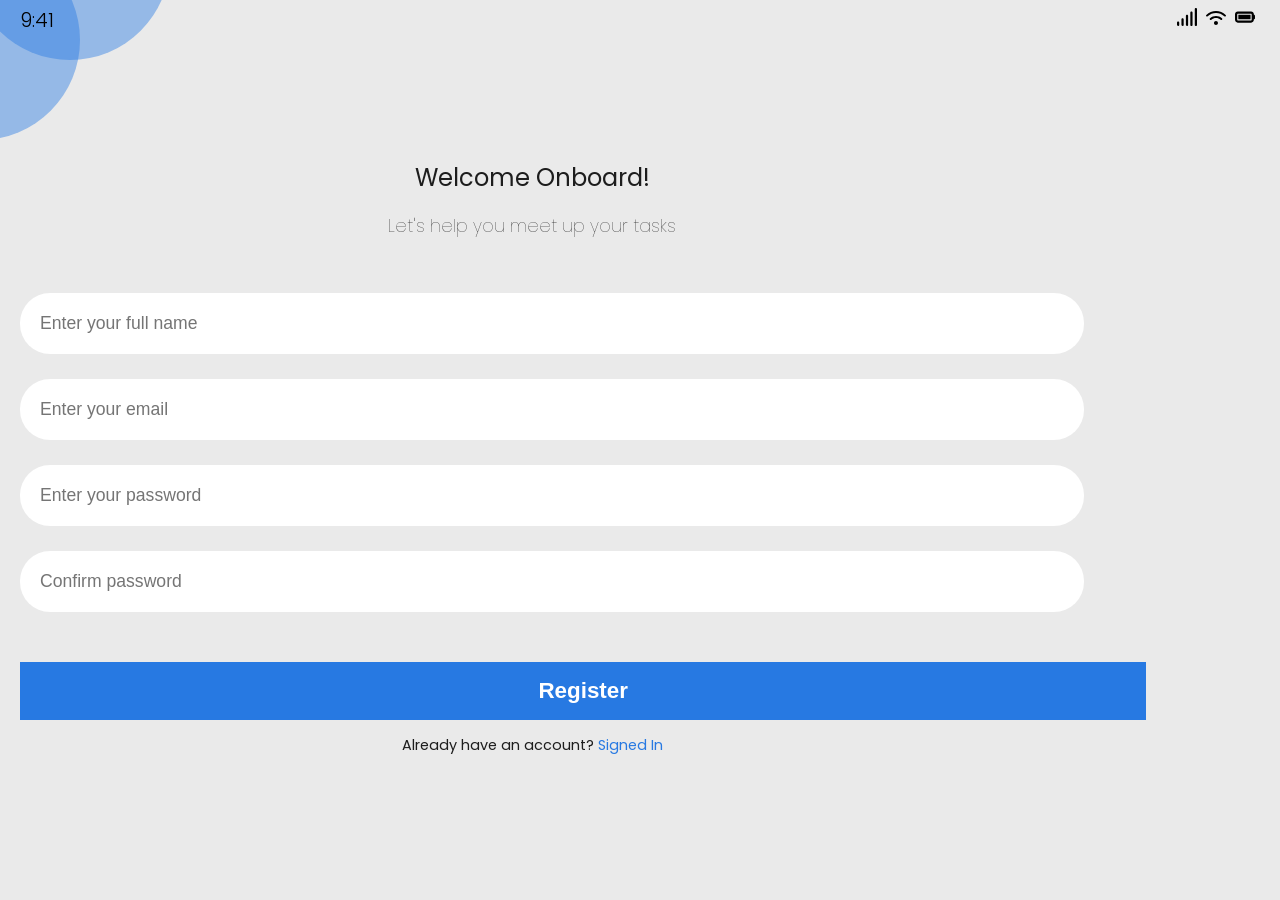
==== signup.html @ 8f562376 "first commit" ====
<!DOCTYPE html>
<html lang="en">
<head>
    <meta charset="UTF-8">
    <meta http-equiv="X-UA-Compatible" content="IE=edge">
    <meta name="viewport" content="width=device-width, initial-scale=1.0">
    <link rel="stylesheet" href="css/main.css">
    <link href="https://fonts.googleapis.com/css2?family=Poppins:wght@200;300;400;700&display=swap" rel="stylesheet">
    <title>Todo App</title>
</head>

<body>

    <header>
        <div class="container">
            <button class="first--semi--circle"></button>
            <button class="second--semi--circle"></button>

            <h4>9:41</h4>
            <div class="right--header">
                <img class="header--signal" src="images/signal-solid.svg" alt="">
                <img src="images/wifi-solid.svg" alt="">
                <img src="images/battery-full-solid.svg" alt="">
                
            </div>
        </div>
    </header>

    <section class="hero">
        <div class="container">
            <h1>Welcome Onboard!</h1>
            <h5>Let's help you meet up your tasks</h5>
        </div>
    </section>

    <section class="form">
        <div class="container">
            <div class="form--input">
                <form action="profile.html">
                    <input type="text" placeholder="Enter your full name">
                    <input type="email" placeholder="Enter your email">
                    <input type="password" placeholder="Enter your password">
                    <input type="password" placeholder="Confirm password">

                    <button class="register--button">Register</button>
                </form>
                <p>Already have an account? <a href="login.html">Signed In</a></p> 
            </div>
        </div>
    </section>
</body>
</html>
---- css/main.css ----
body {
  margin: 0;
  padding: 0;
  background-color: #EAEAEA;
  font-family: 'Poppins';
}

.container {
  padding: 20px;
}

img {
  width: 20px;
  -ms-flex-item-align: right;
      -ms-grid-row-align: right;
      align-self: right;
  padding-right: 5px;
}

.first--semi--circle {
  position: absolute;
  padding: 100px 100px;
  background-color: rgba(39, 121, 226, 0.44);
  border: none;
  margin-left: -140px;
  margin-top: 40px;
  border-top-right-radius: 120px;
  border-end-end-radius: 120px;
}

.second--semi--circle {
  position: absolute;
  padding: 100px 100px;
  background-color: rgba(39, 121, 226, 0.44);
  border: none;
  margin-left: -50px;
  margin-top: -120px;
  border-bottom-left-radius: 120px;
  border-bottom-right-radius: 120px;
}

header {
  margin-top: -20px;
}

header .container {
  padding: 0 20px;
  display: -webkit-box;
  display: -ms-flexbox;
  display: flex;
  -webkit-box-pack: justify;
      -ms-flex-pack: justify;
          justify-content: space-between;
  -webkit-box-align: center;
      -ms-flex-align: center;
          align-items: center;
  text-align: center;
}

header .container h4 {
  font-size: 1.2em;
  font-weight: 300;
  position: relative;
}

.hero .container {
  width: 80%;
  text-align: center;
  margin-top: 60px;
}

.hero .container h1 {
  font-weight: 400;
  color: #1D1D1D;
}

.hero .container h5 {
  font-size: 1.1em;
  margin-top: -2px;
  font-weight: 100;
  color: #1D1D1D;
}

.form .container {
  width: 80%;
  margin-top: -40px;
  -ms-flex-line-pack: center;
      align-content: center;
}

.form .container input {
  margin-top: 25px;
  padding: 20px;
  width: 100%;
  border-radius: 30px;
  border: none;
  color: #1D1D1D;
  font-size: 1.1em;
  font-weight: 200;
}

.form .container .register--button {
  margin-top: 50px;
  width: 110%;
  padding: 16px;
  background-color: #2779e2;
  border: none;
  font-size: 1.4em;
  color: white;
  font-weight: 700;
}

.form .container p {
  text-align: center;
  font-size: .9em;
  color: #1D1D1D;
}

.form .container p a {
  color: #2779e2;
  text-decoration: none;
}
/*# sourceMappingURL=main.css.map */
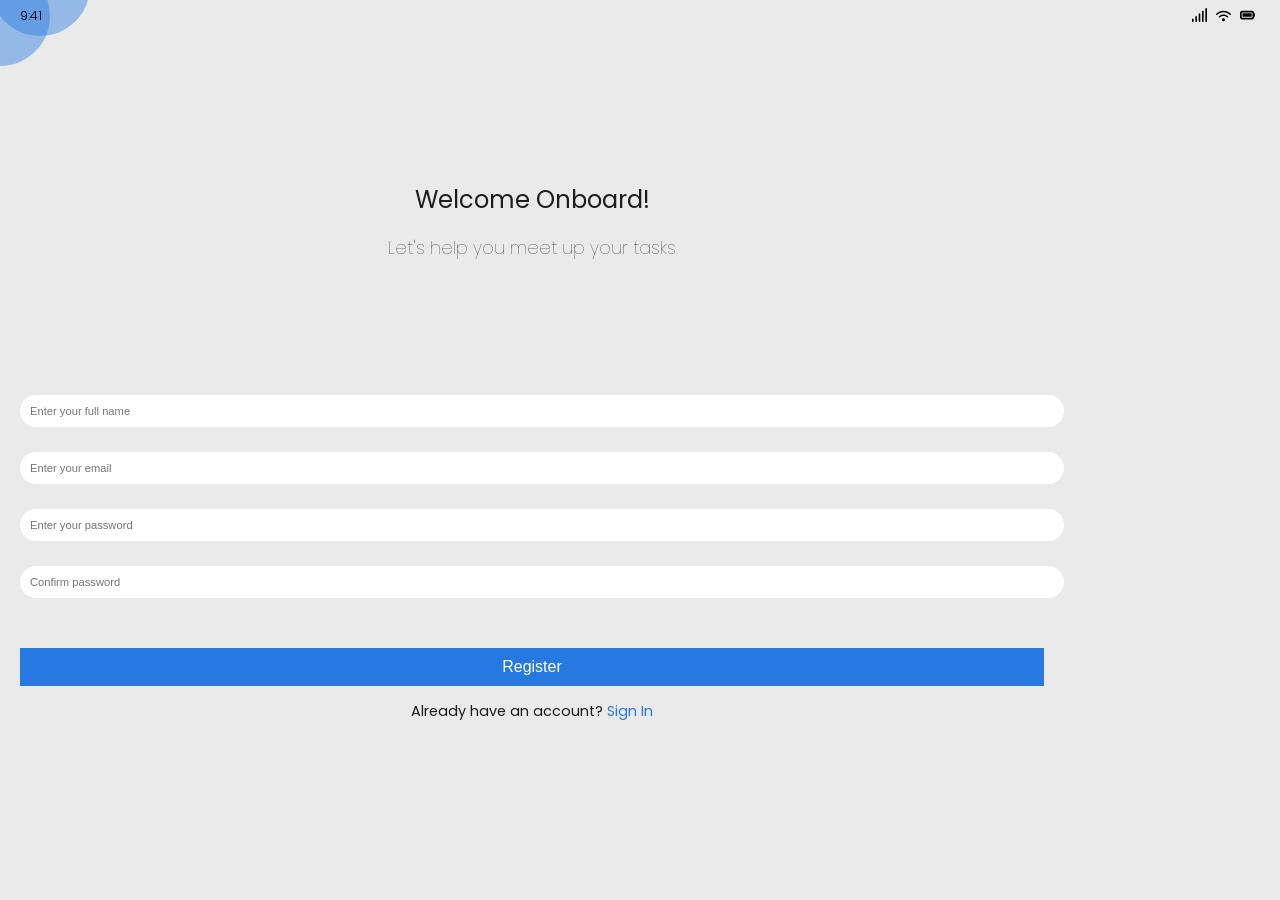
==== commit b953acb2: "second commit" ====
--- a/signup.html
+++ b/signup.html
@@ -44,7 +44,7 @@
 
                     <button class="register--button">Register</button>
                 </form>
-                <p>Already have an account? <a href="login.html">Signed In</a></p> 
+                <p>Already have an account? <a href="login.html">Sign In</a></p> 
             </div>
         </div>
     </section>
--- a/css/main.css
+++ b/css/main.css
@@ -10,7 +10,7 @@
 }
 
 img {
-  width: 20px;
+  width: 15px;
   -ms-flex-item-align: right;
       -ms-grid-row-align: right;
       align-self: right;
@@ -19,28 +19,28 @@
 
 .first--semi--circle {
   position: absolute;
-  padding: 100px 100px;
+  padding: 50px 50px;
   background-color: rgba(39, 121, 226, 0.44);
   border: none;
-  margin-left: -140px;
-  margin-top: 40px;
+  margin-left: -70px;
+  margin-top: 0px;
   border-top-right-radius: 120px;
   border-end-end-radius: 120px;
 }
 
 .second--semi--circle {
   position: absolute;
-  padding: 100px 100px;
+  padding: 50px 50px;
   background-color: rgba(39, 121, 226, 0.44);
   border: none;
-  margin-left: -50px;
-  margin-top: -120px;
+  margin-left: -30px;
+  margin-top: -60px;
   border-bottom-left-radius: 120px;
   border-bottom-right-radius: 120px;
 }
 
 header {
-  margin-top: -20px;
+  margin-top: -10px;
 }
 
 header .container {
@@ -58,9 +58,13 @@
 }
 
 header .container h4 {
-  font-size: 1.2em;
+  font-size: .8em;
   font-weight: 300;
   position: relative;
+}
+
+.hero {
+  margin-top: 100px;
 }
 
 .hero .container {
@@ -81,33 +85,37 @@
   color: #1D1D1D;
 }
 
+.form {
+  margin-top: 40px;
+}
+
 .form .container {
   width: 80%;
-  margin-top: -40px;
   -ms-flex-line-pack: center;
       align-content: center;
+  margin-right: auto;
 }
 
 .form .container input {
   margin-top: 25px;
-  padding: 20px;
+  padding: 10px;
   width: 100%;
   border-radius: 30px;
   border: none;
   color: #1D1D1D;
-  font-size: 1.1em;
+  font-size: .7em;
   font-weight: 200;
 }
 
 .form .container .register--button {
   margin-top: 50px;
-  width: 110%;
-  padding: 16px;
+  width: 100%;
+  padding: 10px;
   background-color: #2779e2;
   border: none;
-  font-size: 1.4em;
+  font-size: 1em;
   color: white;
-  font-weight: 700;
+  font-weight: 400;
 }
 
 .form .container p {
